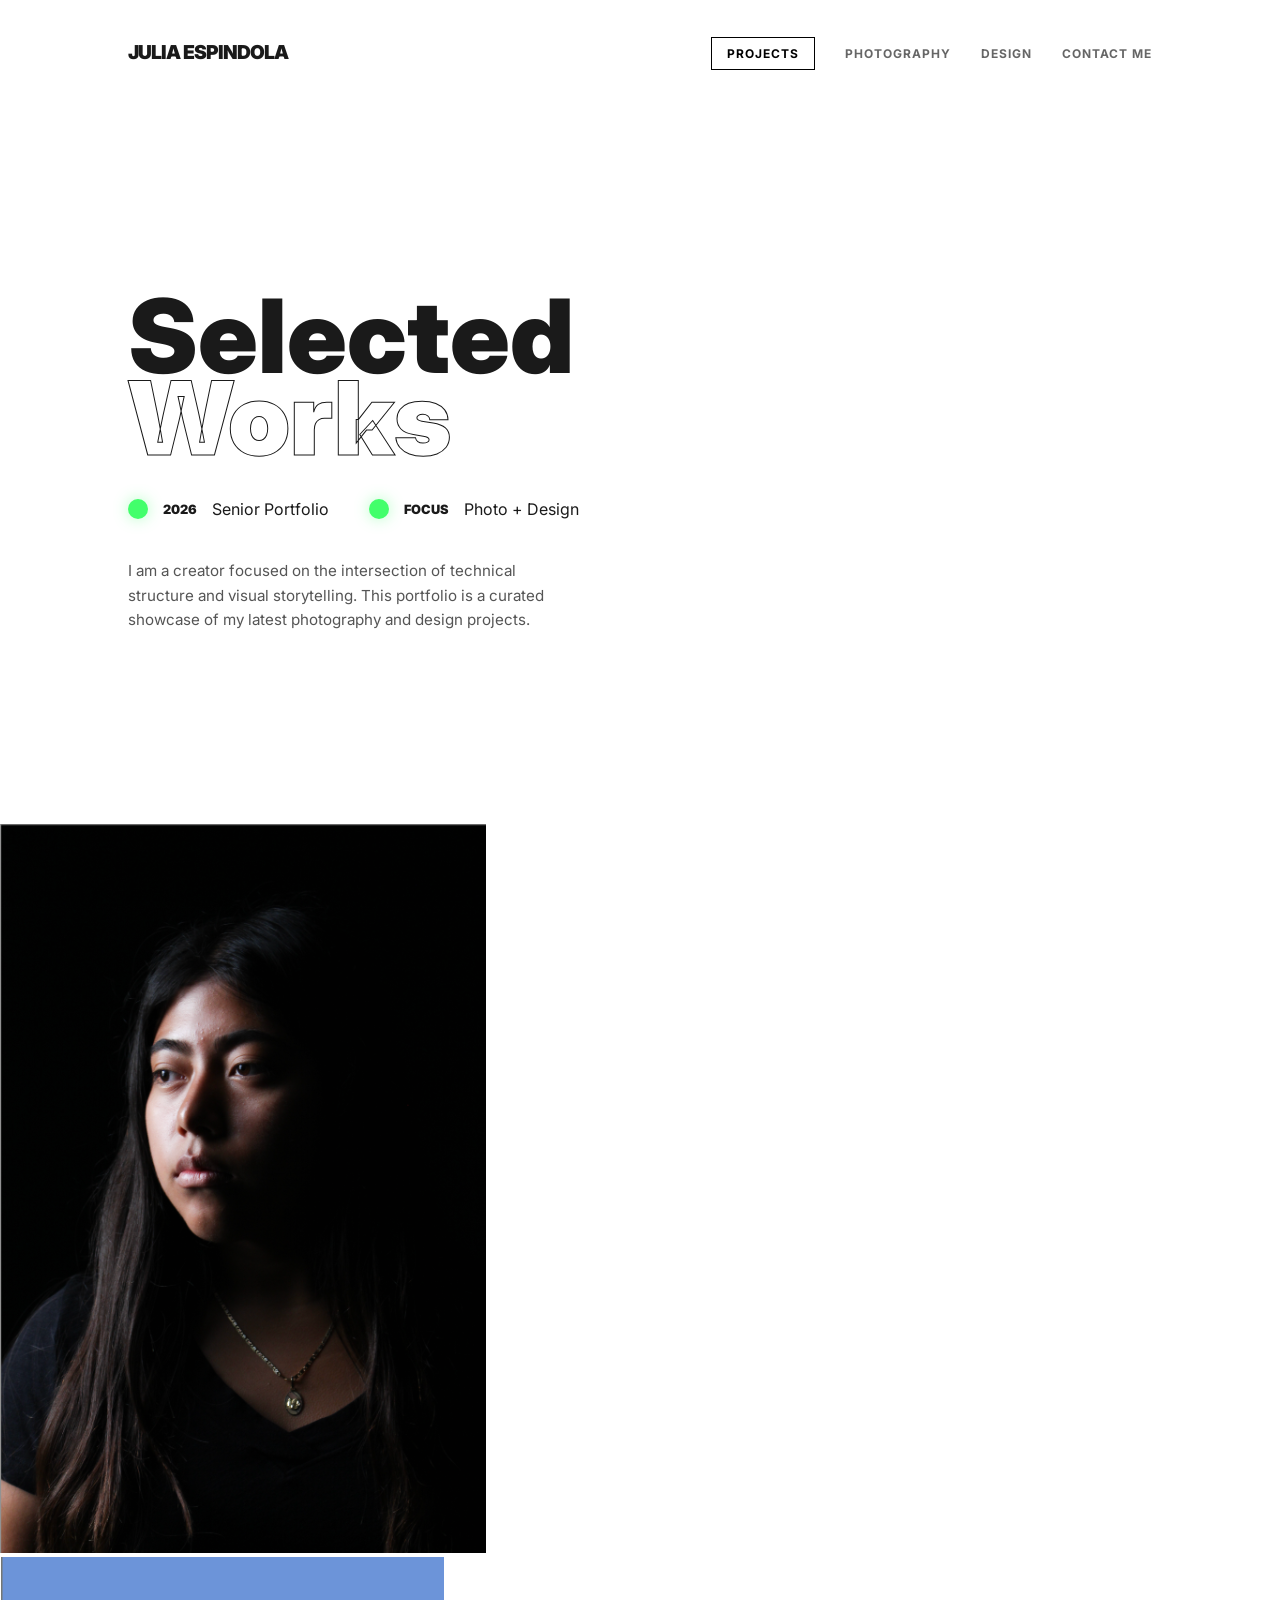
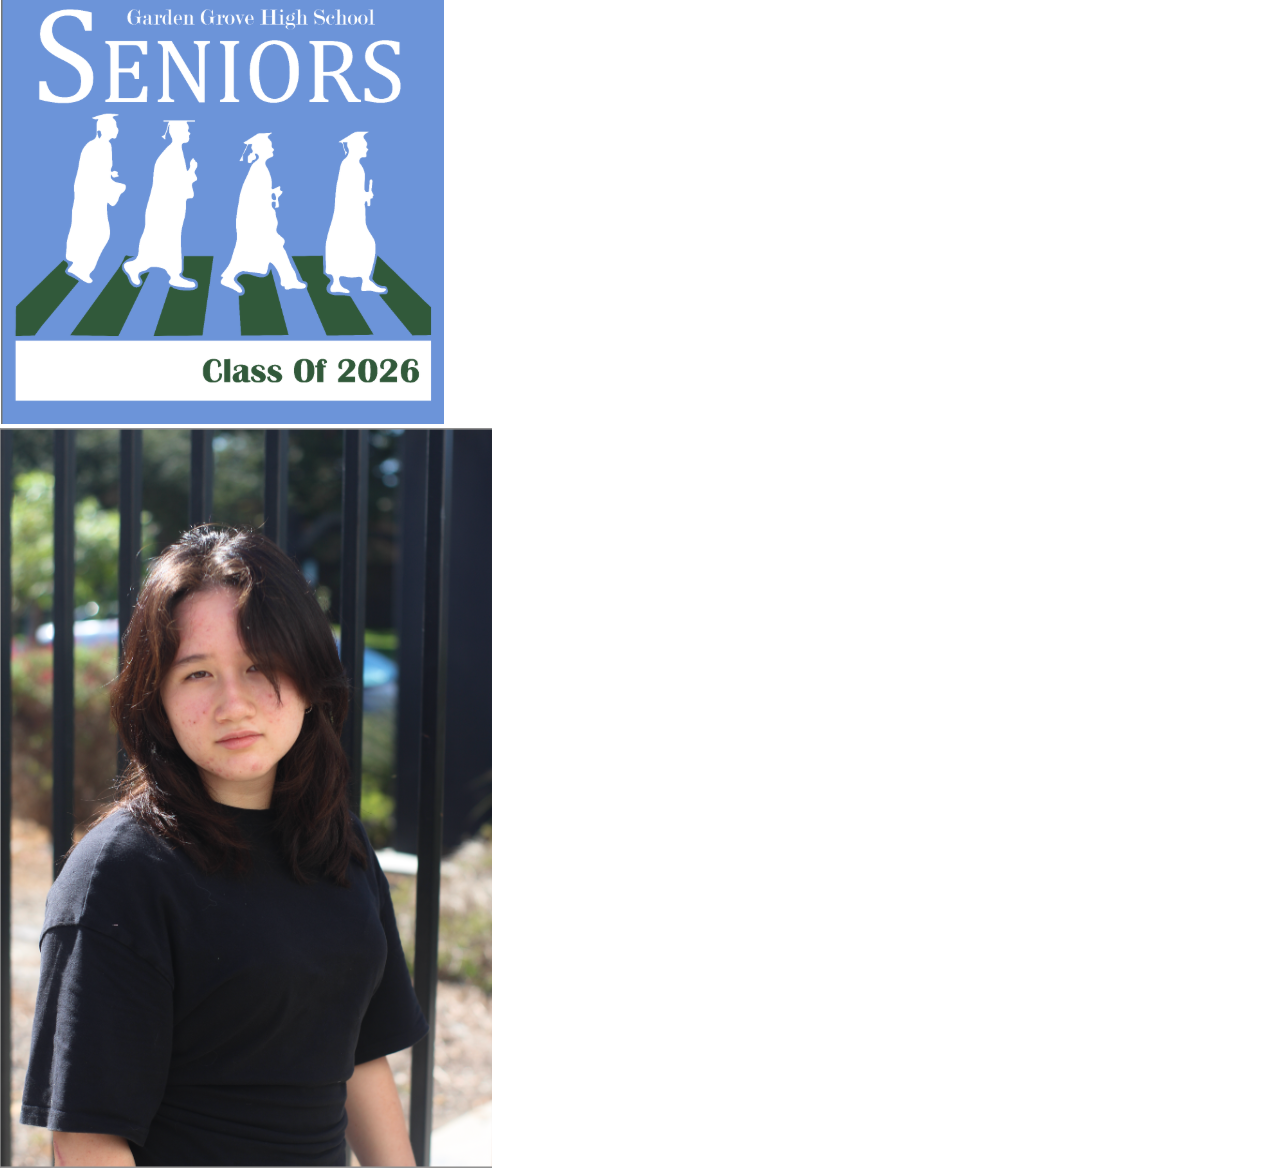
==== index.html @ 60b84101 "Update index.html" ====
<!DOCTYPE html>
<html lang="en">
<head>
    <meta charset="UTF-8">
    <meta name="viewport" content="width=device-width, initial-scale=1.0">
    <title>Projects | 2026 Portfolio</title>
    <link href="https://fonts.googleapis.com/css2?family=Inter:wght@300;700;900&display=swap" rel="stylesheet">
    <link rel="stylesheet" href="style.css">
</head>
<body>

    <nav class="navbar">
        <div class="nav-brand">JULIA ESPINDOLA</div>
        <ul class="nav-menu">
            <li><a href="index.html" class="active">PROJECTS</a></li>
            <li><a href="photography.html">PHOTOGRAPHY</a></li>
            <li><a href="design.html">DESIGN</a></li>
            <li><a href="contact.html">CONTACT ME</a></li>
        </ul>
    </nav>

    <main class="hero-section">
        <div class="text-content">
            <h1 class="main-title">Selected<br><span class="outline-text">Works</span></h1>
            
            <div class="category-tags">
                <div class="tag">
                    <span class="neon-dot"></span>
                    <span class="tag-text">2026</span>
                    <p>Senior Portfolio</p>
                </div>
                <div class="tag">
                    <span class="neon-dot"></span>
                    <span class="tag-text">FOCUS</span>
                    <p>Photo + Design</p>
                </div>
            </div>

            <p class="bio-text">
                I am a creator focused on the intersection of technical structure and 
                visual storytelling. This portfolio is a curated showcase of my 
                latest photography and design projects.
            </p>
        </div>
    </main>

    <section class="top-picks-section">
        <div class="picks-grid">
            <div class="pick-item"><img src="../ali1.png" alt="Portrait Study"></div>
            <div class="pick-item"><img src="../logo4.png" alt="Branding Work"></div>
            <div class="pick-item"><img src="../taylor1.png" alt="Photography"></div>
        </div>
    </section>

    <script src="script.js"></script>
</body>
</html>
---- style.css ----
/* --- GLOBAL RESET --- */
* {
    margin: 0;
    padding: 0;
    box-sizing: border-box;
}

body {
    font-family: 'Inter', sans-serif;
    background-color: #fff;
    color: #1a1a1a;
    overflow-x: hidden;
}

/* --- NAVBAR --- */
.navbar {
    display: flex;
    justify-content: space-between;
    align-items: center;
    padding: 40px 10%;
}

.nav-brand {
    font-weight: 900;
    font-size: 1.2rem;
    letter-spacing: -1px;
}

.nav-menu {
    display: flex;
    list-style: none;
    gap: 30px;
}

.nav-menu a {
    text-decoration: none;
    color: #666;
    font-size: 0.75rem;
    font-weight: 700;
    letter-spacing: 1px;
    transition: 0.3s ease;
}

.nav-menu a:hover {
    color: #42ff6b; 
    text-shadow: 0 0 10px rgba(66, 255, 107, 0.5);
}

.nav-menu a.active {
    color: #000;
    border: 1px solid #000;
    padding: 8px 15px;
}

/* --- HERO SECTION --- */
.hero-section {
    display: flex;
    padding: 0 10%;
    align-items: center;
    min-height: 80vh;
    gap: 50px;
}

.text-content {
    flex: 1.5;
}

.main-title {
    font-size: clamp(3.5rem, 8vw, 8rem);
    line-height: 0.8;
    font-weight: 900;
    color: #1a1a1a; /* Adjusted for visibility against white bg */
    margin-bottom: 40px;
}

.outline-text {
    color: transparent;
    -webkit-text-stroke: 1px #1a1a1a;
}

.category-tags {
    display: flex;
    flex-wrap: wrap;
    gap: 40px;
    margin-bottom: 40px;
}

.tag {
    display: flex;
    align-items: center;
    gap: 15px;
}

.neon-dot {
    width: 20px;
    height: 20px;
    background-color: #42ff6b;
    border-radius: 50%;
    box-shadow: 0 0 15px rgba(66, 255, 107, 0.4);
}

.tag-text {
    font-weight: 900;
    font-size: 0.8rem;
}

.bio-text {
    max-width: 450px;
    font-size: 0.95rem;
    line-height: 1.6;
    color: #555;
}

.hero-image {
    max-width: 100%;
    height: auto;
}

/* --- GALLERY GRID --- */
.gallery-grid {
    display: grid;
    grid-template-columns: repeat(auto-fit, minmax(280px, 1fr));
    gap: 15px;
    padding: 60px 10%;
}

.photo-item {
    aspect-ratio: 1 / 1; 
    overflow: hidden;
    filter: grayscale(100%);
    transition: 0.5s ease;
    cursor: pointer;
}

.photo-item:hover {
    filter: grayscale(0%);
    transform: translateY(-5px);
}

.photo-item img {
    width: 100%;
    height: 100%;
    object-fit: contain;
    background-color: #f9f9f9;
}

/* --- LIGHTBOX --- */
.lightbox {
    display: none;
    position: fixed;
    z-index: 1000;
    top: 0; left: 0; width: 100%; height: 100%;
    background: rgba(0,0,0,0.9);
    justify-content: center;
    align-items: center;
}

.lightbox-content {
    max-width: 80%;
    max-height: 80%;
    border: 2px solid #42ff6b;
}

.close-btn {
    position: absolute;
    top: 20px;
    right: 40px;
    color: white;
    font-size: 50px;
    cursor: pointer;
}

/* --- BEST WORKS (INDEX PAGE) --- */
.highlight-section {
    padding: 80px 10%;
    background-color: #f9f9f9; /* Contrast background */
}

.highlight-grid {
    display: flex;
    justify-content: center;
    gap: 20px;
    flex-wrap: wrap;
    margin-top: 40px;
}

.work-box {
    flex: 1;
    min-width: 250px;
    max-width: 300px;
    height: 400px;
    overflow: hidden;
    border: 1px solid #ddd;
}

.work-box img {
    width: 100%;
    height: 100%;
    object-fit: cover;
    transition: transform 0.4s ease;
}

.work-box img:hover {
    transform: scale(1.05);
}

/* --- CONTACT IMAGE FIX --- */
/* This specifically forces your profile photo to stay small */
.profile-img {
    width: 250px !important;
    max-width: 250px !important;
    height: auto !important;
    display: block;
    margin: 20px 0; /* Keeps it on the side */
/* This section keeps everything in a neat, small row */
/* --- BOTTOM IMAGES SECTION --- */
.top-picks-section {
    padding: 20px 10% 100px; /* Reduced top padding since title is gone */
    background-color: #fff;
}

.picks-grid {
    display: flex;
    gap: 25px;
    flex-wrap: wrap;
}

.pick-item {
    width: 180px; 
    height: 240px;
    overflow: hidden;
    border: 1px solid #eee;
    background-color: #f9f9f9; /* This fills the "empty" space since we aren't cropping */
    display: flex;
    align-items: center;
    justify-content: center;
}

.pick-item img {
    width: 100% !important;
    height: 100% !important;
    /* CHANGED: 'contain' shows the whole photo, 'cover' chops it */
    object-fit: contain; 
    transition: 0.3s ease;
}

.pick-item img:hover {
    transform: scale(1.05); /* Keeps your zoom effect */
}

/* Hero Image Fix */
.hero-image {
    max-width: 400px; 
    height: auto;
    display: block;
}
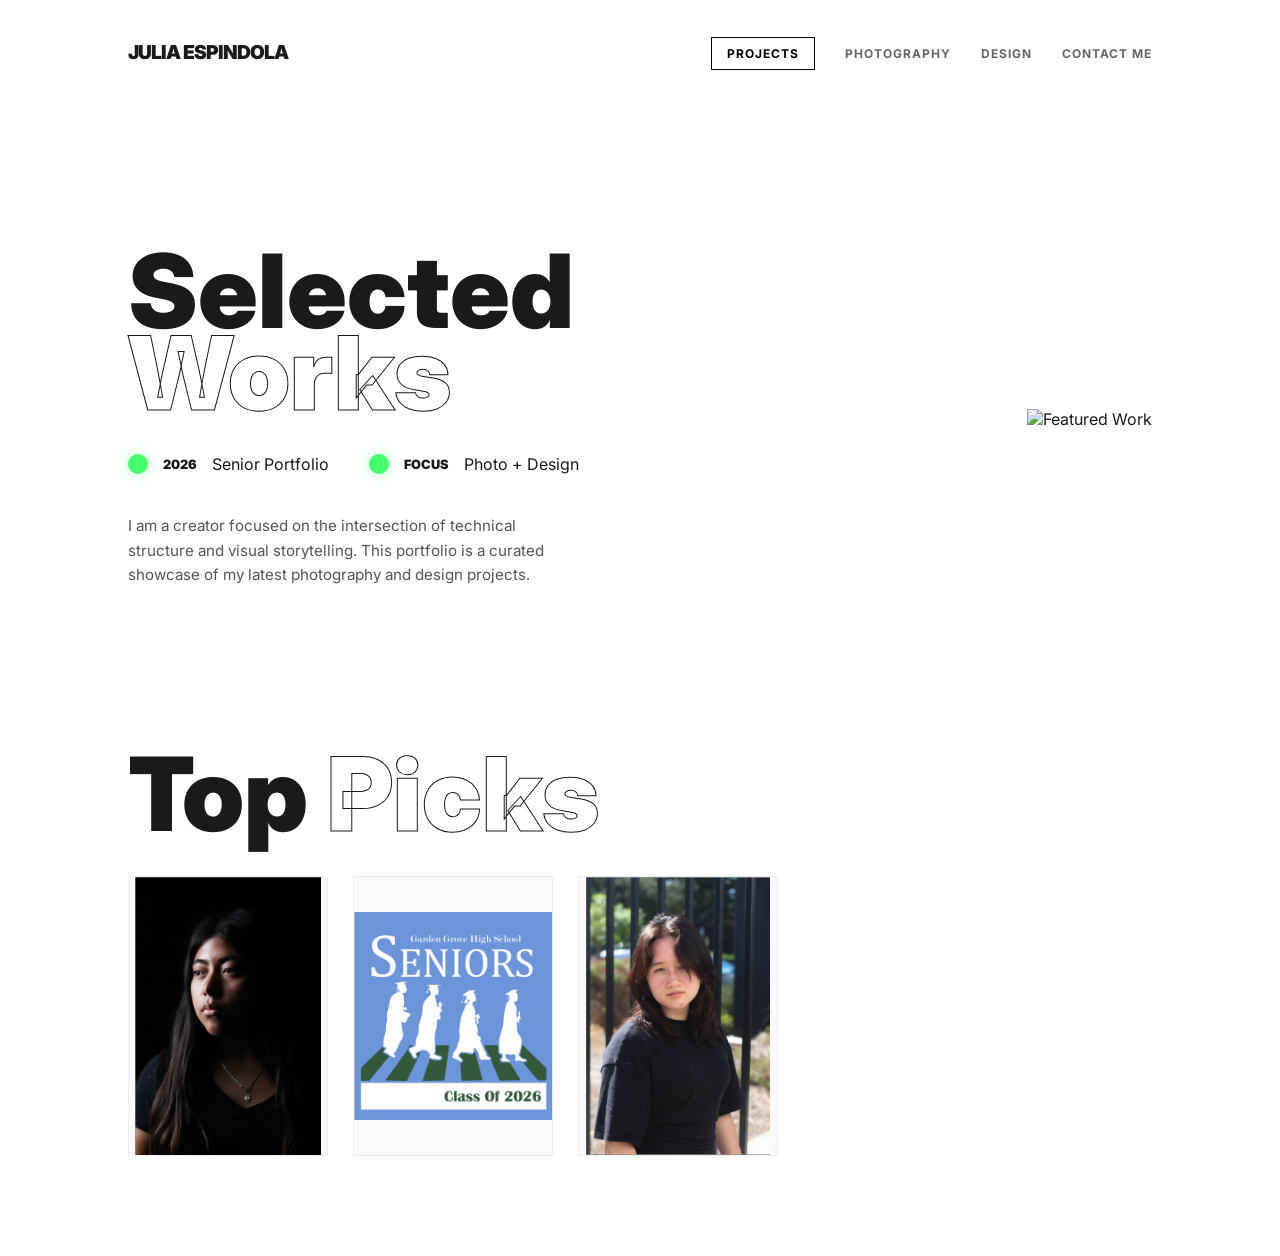
==== commit 99ae8685: "Update index.html" ====
--- a/index.html
+++ b/index.html
@@ -42,13 +42,18 @@
                 latest photography and design projects.
             </p>
         </div>
+
+        <div class="image-content">
+            <img src="hero-main.png" alt="Featured Work" class="hero-image">
+        </div>
     </main>
 
     <section class="top-picks-section">
+        <h2 class="main-title">Top <span class="outline-text">Picks</span></h2>
         <div class="picks-grid">
-            <div class="pick-item"><img src="../ali1.png" alt="Portrait Study"></div>
-            <div class="pick-item"><img src="../logo4.png" alt="Branding Work"></div>
-            <div class="pick-item"><img src="../taylor1.png" alt="Photography"></div>
+            <div class="pick-item"><img src="ali1.png" alt="Portrait Study"></div>
+            <div class="pick-item"><img src="logo4.png" alt="Branding Work"></div>
+            <div class="pick-item"><img src="taylor1.png" alt="Photography"></div>
         </div>
     </section>
 
--- a/style.css
+++ b/style.css
@@ -1,4 +1,3 @@
-/* --- GLOBAL RESET --- */
 * {
     margin: 0;
     padding: 0;
@@ -12,7 +11,7 @@
     overflow-x: hidden;
 }
 
-/* --- NAVBAR --- */
+/* Navbar */
 .navbar {
     display: flex;
     justify-content: space-between;
@@ -52,12 +51,12 @@
     padding: 8px 15px;
 }
 
-/* --- HERO SECTION --- */
+/* Hero Section */
 .hero-section {
     display: flex;
     padding: 0 10%;
     align-items: center;
-    min-height: 80vh;
+    min-height: 70vh;
     gap: 50px;
 }
 
@@ -69,7 +68,7 @@
     font-size: clamp(3.5rem, 8vw, 8rem);
     line-height: 0.8;
     font-weight: 900;
-    color: #1a1a1a; /* Adjusted for visibility against white bg */
+    color: #1a1a1a;
     margin-bottom: 40px;
 }
 
@@ -111,111 +110,9 @@
     color: #555;
 }
 
-.hero-image {
-    max-width: 100%;
-    height: auto;
-}
-
-/* --- GALLERY GRID --- */
-.gallery-grid {
-    display: grid;
-    grid-template-columns: repeat(auto-fit, minmax(280px, 1fr));
-    gap: 15px;
-    padding: 60px 10%;
-}
-
-.photo-item {
-    aspect-ratio: 1 / 1; 
-    overflow: hidden;
-    filter: grayscale(100%);
-    transition: 0.5s ease;
-    cursor: pointer;
-}
-
-.photo-item:hover {
-    filter: grayscale(0%);
-    transform: translateY(-5px);
-}
-
-.photo-item img {
-    width: 100%;
-    height: 100%;
-    object-fit: contain;
-    background-color: #f9f9f9;
-}
-
-/* --- LIGHTBOX --- */
-.lightbox {
-    display: none;
-    position: fixed;
-    z-index: 1000;
-    top: 0; left: 0; width: 100%; height: 100%;
-    background: rgba(0,0,0,0.9);
-    justify-content: center;
-    align-items: center;
-}
-
-.lightbox-content {
-    max-width: 80%;
-    max-height: 80%;
-    border: 2px solid #42ff6b;
-}
-
-.close-btn {
-    position: absolute;
-    top: 20px;
-    right: 40px;
-    color: white;
-    font-size: 50px;
-    cursor: pointer;
-}
-
-/* --- BEST WORKS (INDEX PAGE) --- */
-.highlight-section {
-    padding: 80px 10%;
-    background-color: #f9f9f9; /* Contrast background */
-}
-
-.highlight-grid {
-    display: flex;
-    justify-content: center;
-    gap: 20px;
-    flex-wrap: wrap;
-    margin-top: 40px;
-}
-
-.work-box {
-    flex: 1;
-    min-width: 250px;
-    max-width: 300px;
-    height: 400px;
-    overflow: hidden;
-    border: 1px solid #ddd;
-}
-
-.work-box img {
-    width: 100%;
-    height: 100%;
-    object-fit: cover;
-    transition: transform 0.4s ease;
-}
-
-.work-box img:hover {
-    transform: scale(1.05);
-}
-
-/* --- CONTACT IMAGE FIX --- */
-/* This specifically forces your profile photo to stay small */
-.profile-img {
-    width: 250px !important;
-    max-width: 250px !important;
-    height: auto !important;
-    display: block;
-    margin: 20px 0; /* Keeps it on the side */
-/* This section keeps everything in a neat, small row */
 /* --- BOTTOM IMAGES SECTION --- */
 .top-picks-section {
-    padding: 20px 10% 100px; /* Reduced top padding since title is gone */
+    padding: 20px 10% 100px;
     background-color: #fff;
 }
 
@@ -226,31 +123,32 @@
 }
 
 .pick-item {
-    width: 180px; 
-    height: 240px;
+    width: 200px; 
+    height: 280px;
     overflow: hidden;
-    border: 1px solid #eee;
-    background-color: #f9f9f9; /* This fills the "empty" space since we aren't cropping */
+    background-color: #f9f9f9;
     display: flex;
     align-items: center;
     justify-content: center;
+    border: 1px solid #eee;
 }
 
 .pick-item img {
     width: 100% !important;
     height: 100% !important;
-    /* CHANGED: 'contain' shows the whole photo, 'cover' chops it */
+    /* This ensures images are NOT chopped */
     object-fit: contain; 
-    transition: 0.3s ease;
+    transition: transform 0.5s ease;
 }
 
-.pick-item img:hover {
-    transform: scale(1.05); /* Keeps your zoom effect */
+.pick-item:hover img {
+    transform: scale(1.1);
 }
 
-/* Hero Image Fix */
-.hero-image {
-    max-width: 400px; 
-    height: auto;
+/* --- CONTACT IMAGE FIX --- */
+.profile-img {
+    width: 250px !important;
+    max-width: 250px !important;
+    height: auto !important;
     display: block;
 }
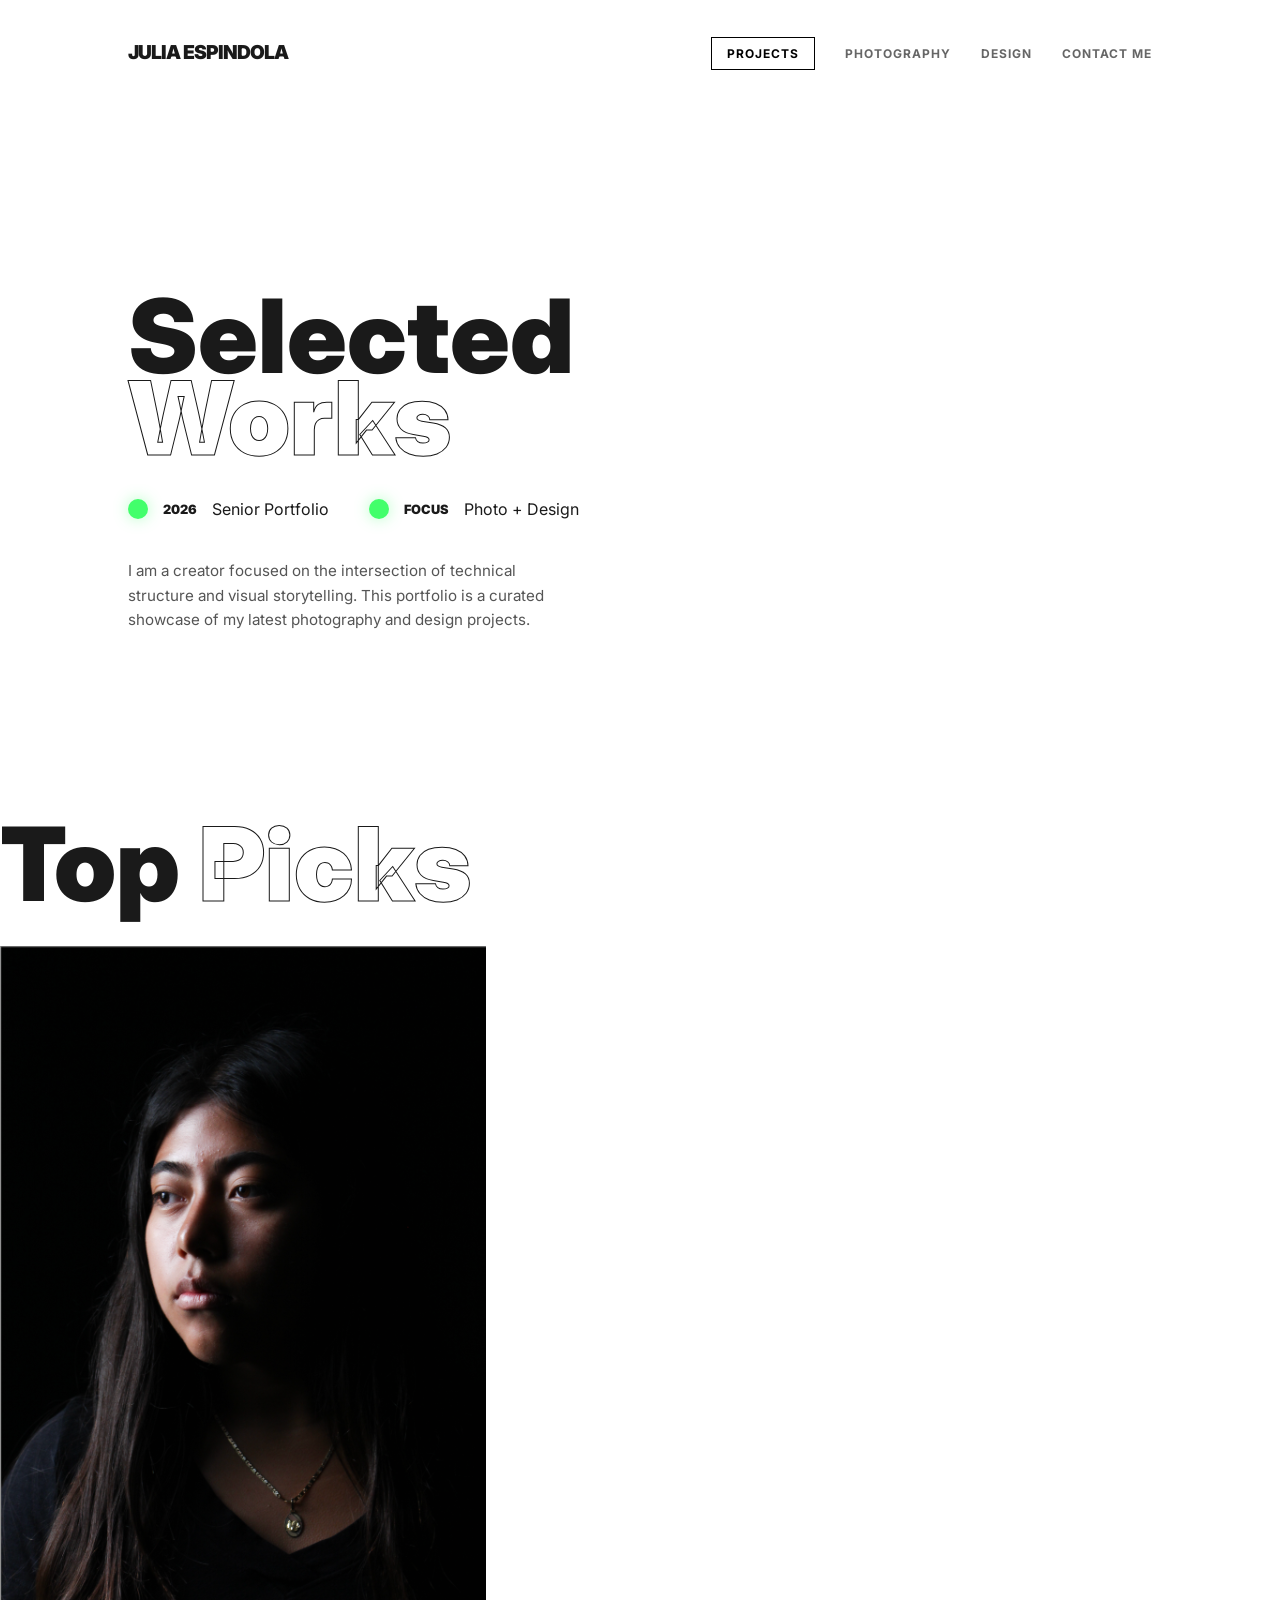
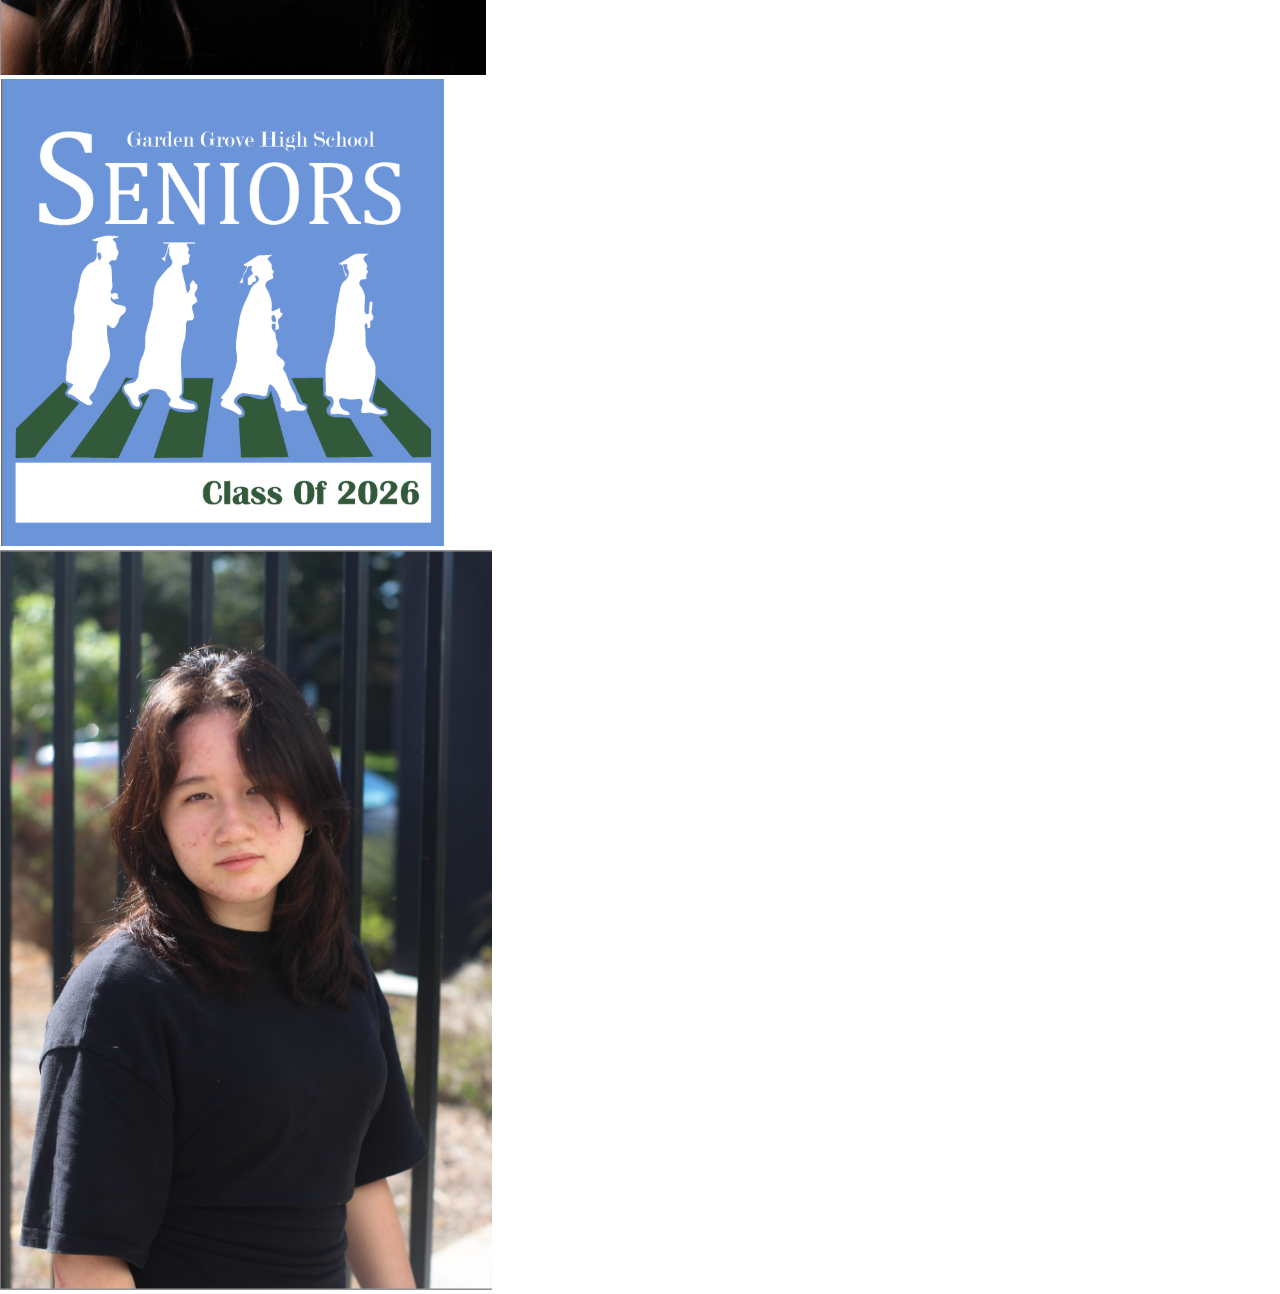
==== commit 19e8f239: "Update index.html" ====
--- a/index.html
+++ b/index.html
@@ -42,18 +42,14 @@
                 latest photography and design projects.
             </p>
         </div>
-
-        <div class="image-content">
-            <img src="hero-main.png" alt="Featured Work" class="hero-image">
-        </div>
-    </main>
+        </main>
 
     <section class="top-picks-section">
         <h2 class="main-title">Top <span class="outline-text">Picks</span></h2>
         <div class="picks-grid">
-            <div class="pick-item"><img src="ali1.png" alt="Portrait Study"></div>
-            <div class="pick-item"><img src="logo4.png" alt="Branding Work"></div>
-            <div class="pick-item"><img src="taylor1.png" alt="Photography"></div>
+            <div class="pick-item"><img src="ali1.png" alt="Ali Study"></div>
+            <div class="pick-item"><img src="logo4.png" alt="GGHS Seniors Design"></div>
+            <div class="pick-item"><img src="taylor1.png" alt="Portrait Study"></div>
         </div>
     </section>
 
--- a/style.css
+++ b/style.css
@@ -1,3 +1,4 @@
+/* --- GLOBAL RESET --- */
 * {
     margin: 0;
     padding: 0;
@@ -11,7 +12,7 @@
     overflow-x: hidden;
 }
 
-/* Navbar */
+/* --- NAVBAR --- */
 .navbar {
     display: flex;
     justify-content: space-between;
@@ -51,12 +52,12 @@
     padding: 8px 15px;
 }
 
-/* Hero Section */
+/* --- HERO SECTION --- */
 .hero-section {
     display: flex;
     padding: 0 10%;
     align-items: center;
-    min-height: 70vh;
+    min-height: 80vh;
     gap: 50px;
 }
 
@@ -68,7 +69,7 @@
     font-size: clamp(3.5rem, 8vw, 8rem);
     line-height: 0.8;
     font-weight: 900;
-    color: #1a1a1a;
+    color: #1a1a1a; /* Adjusted for visibility against white bg */
     margin-bottom: 40px;
 }
 
@@ -110,45 +111,144 @@
     color: #555;
 }
 
-/* --- BOTTOM IMAGES SECTION --- */
-.top-picks-section {
-    padding: 20px 10% 100px;
-    background-color: #fff;
-}
-
-.picks-grid {
-    display: flex;
-    gap: 25px;
+.hero-image {
+    max-width: 100%;
+    height: auto;
+}
+
+/* --- GALLERY GRID --- */
+.gallery-grid {
+    display: grid;
+    grid-template-columns: repeat(auto-fit, minmax(280px, 1fr));
+    gap: 15px;
+    padding: 60px 10%;
+}
+
+.photo-item {
+    aspect-ratio: 1 / 1; 
+    overflow: hidden;
+    filter: grayscale(100%);
+    transition: 0.5s ease;
+    cursor: pointer;
+}
+
+.photo-item:hover {
+    filter: grayscale(0%);
+    transform: translateY(-5px);
+}
+
+.photo-item img {
+    width: 100%;
+    height: 100%;
+    object-fit: contain;
+    background-color: #f9f9f9;
+}
+
+/* --- LIGHTBOX --- */
+.lightbox {
+    display: none;
+    position: fixed;
+    z-index: 1000;
+    top: 0; left: 0; width: 100%; height: 100%;
+    background: rgba(0,0,0,0.9);
+    justify-content: center;
+    align-items: center;
+}
+
+.lightbox-content {
+    max-width: 80%;
+    max-height: 80%;
+    border: 2px solid #42ff6b;
+}
+
+.close-btn {
+    position: absolute;
+    top: 20px;
+    right: 40px;
+    color: white;
+    font-size: 50px;
+    cursor: pointer;
+}
+
+/* --- BEST WORKS (INDEX PAGE) --- */
+.highlight-section {
+    padding: 80px 10%;
+    background-color: #f9f9f9; /* Contrast background */
+}
+
+.highlight-grid {
+    display: flex;
+    justify-content: center;
+    gap: 20px;
     flex-wrap: wrap;
-}
-
-.pick-item {
-    width: 200px; 
-    height: 280px;
+    margin-top: 40px;
+}
+
+.work-box {
+    flex: 1;
+    min-width: 250px;
+    max-width: 300px;
+    height: 400px;
     overflow: hidden;
-    background-color: #f9f9f9;
-    display: flex;
-    align-items: center;
-    justify-content: center;
-    border: 1px solid #eee;
-}
-
-.pick-item img {
-    width: 100% !important;
-    height: 100% !important;
-    /* This ensures images are NOT chopped */
-    object-fit: contain; 
-    transition: transform 0.5s ease;
-}
-
-.pick-item:hover img {
-    transform: scale(1.1);
+    border: 1px solid #ddd;
+}
+
+.work-box img {
+    width: 100%;
+    height: 100%;
+    object-fit: cover;
+    transition: transform 0.4s ease;
+}
+
+.work-box img:hover {
+    transform: scale(1.05);
 }
 
 /* --- CONTACT IMAGE FIX --- */
+/* This specifically forces your profile photo to stay small */
 .profile-img {
     width: 250px !important;
     max-width: 250px !important;
     height: auto !important;
     display: block;
-}
+    margin: 20px 0; /* Keeps it on the side */
+/* This section keeps everything in a neat, small row */
+/* --- BOTTOM IMAGES SECTION --- */
+/* --- TOP PICKS SECTION --- */
+.top-picks-section {
+    padding: 60px 10% 100px;
+    background-color: #fff;
+}
+
+.picks-grid {
+    display: flex;
+    gap: 25px;
+    margin-top: 20px;
+    flex-wrap: wrap;
+}
+
+.pick-item {
+    width: 180px; /* Forces images to stay small */
+    height: 240px;
+    overflow: hidden;
+    border: 1px solid #eee;
+    background-color: #f9f9f9;
+}
+
+.pick-item img {
+    width: 100% !important;
+    height: 100% !important;
+    object-fit: cover; /* Keeps the photo looking clean in the box */
+    transition: 0.3s ease;
+}
+
+.pick-item img:hover {
+    transform: scale(1.05);
+}
+
+/* Hero Image Fix - Keeps it from stretching the main section */
+.hero-image {
+    max-width: 400px; /* Adjust this if you want your main hero photo bigger/smaller */
+    height: auto;
+    display: block;
+}
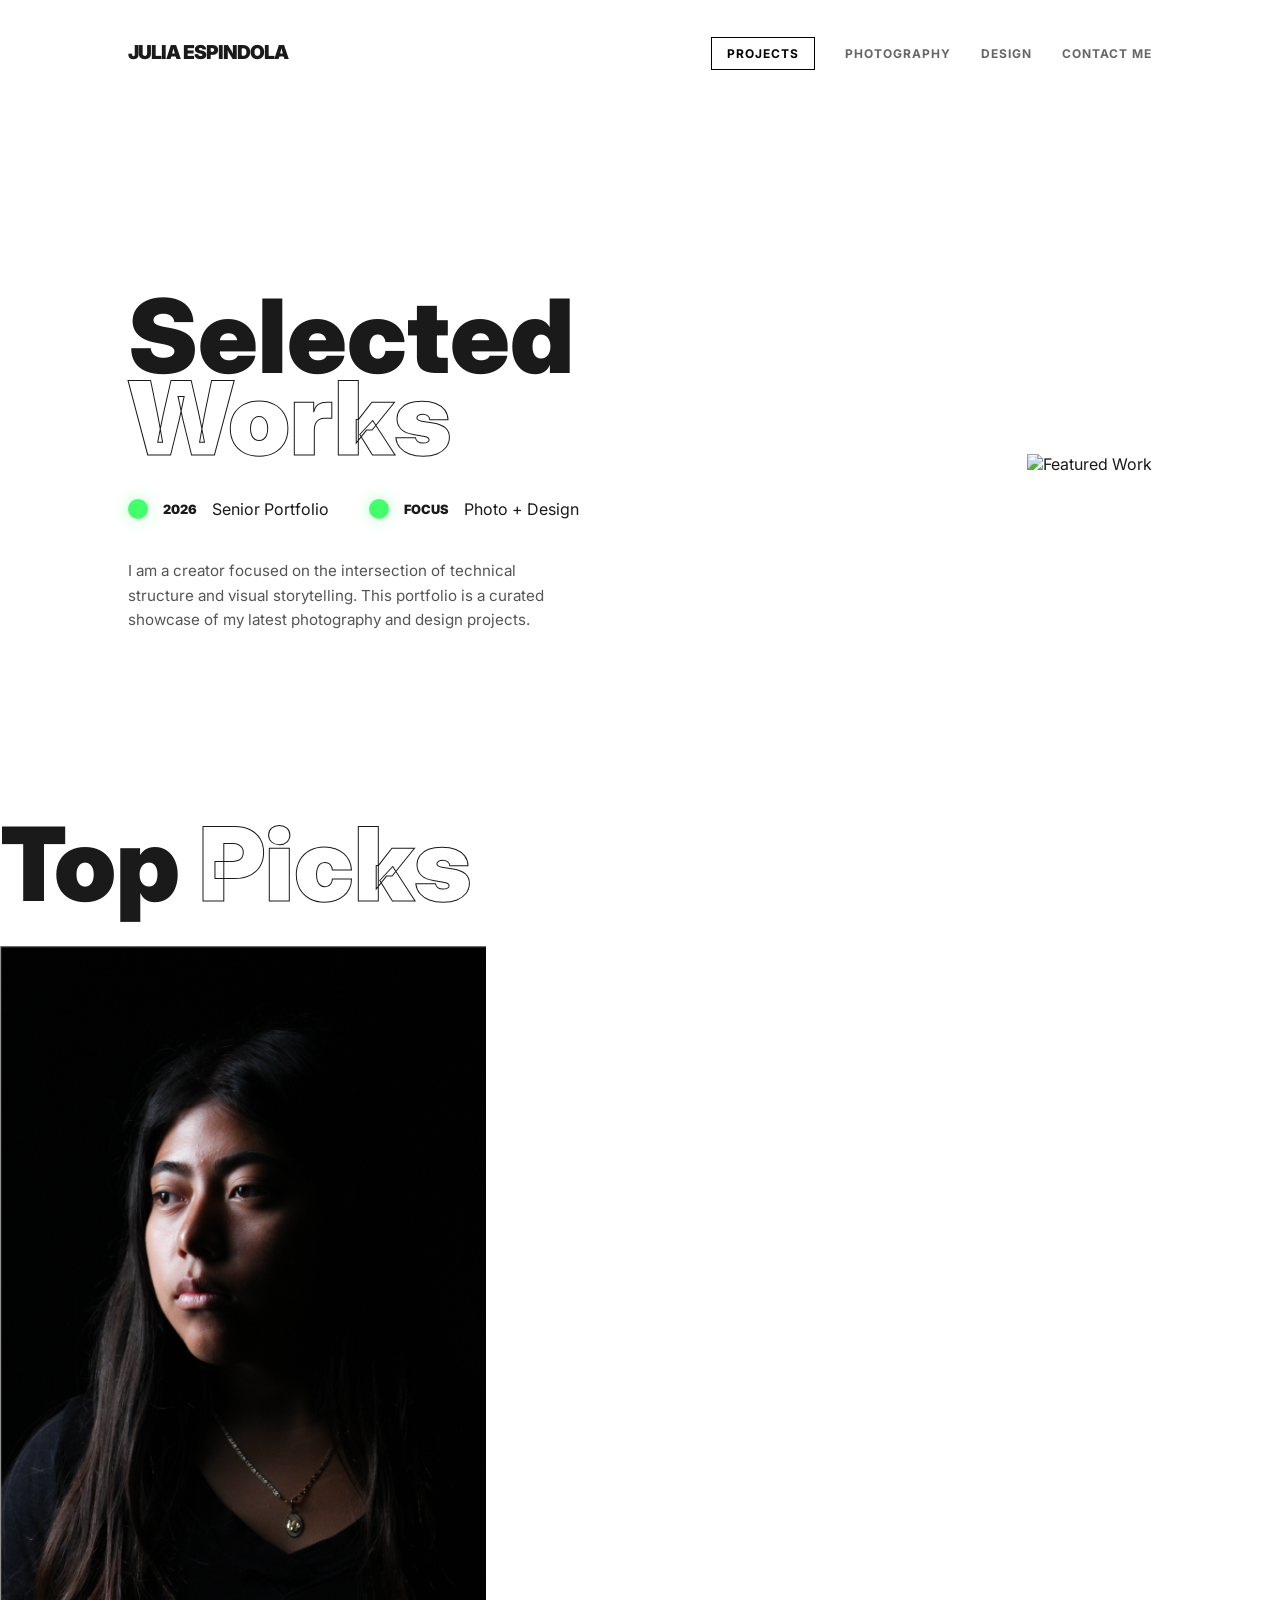
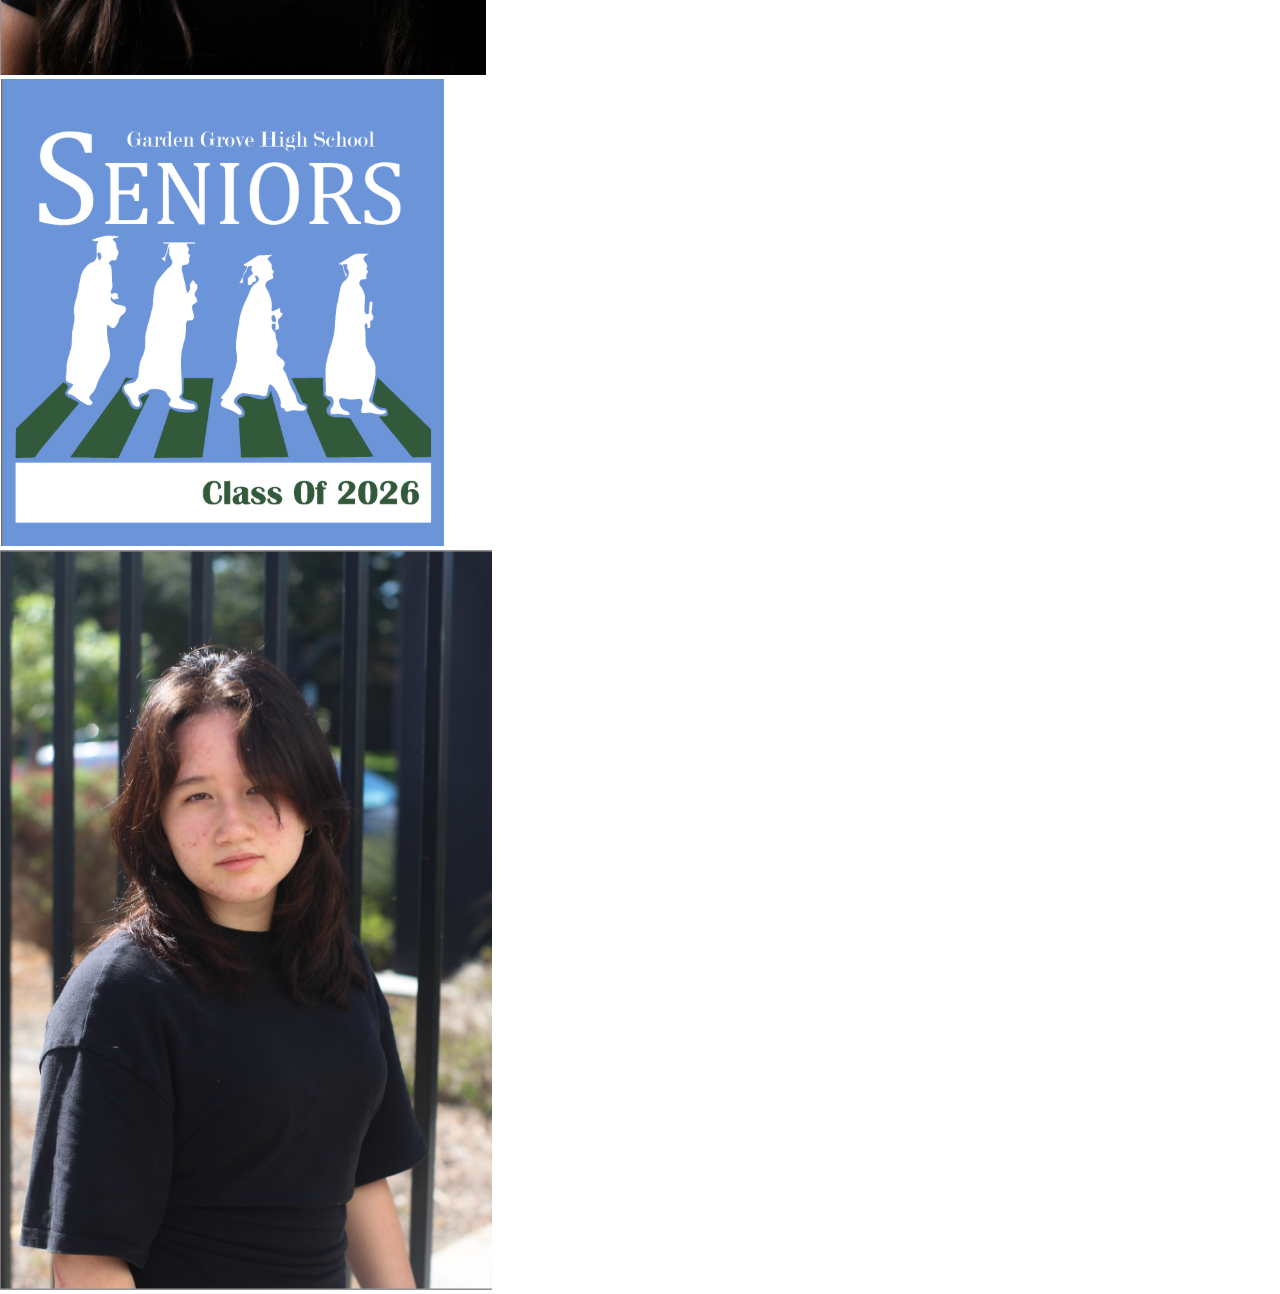
==== commit 6abb163a: "Update index.html" ====
--- a/index.html
+++ b/index.html
@@ -42,14 +42,18 @@
                 latest photography and design projects.
             </p>
         </div>
-        </main>
+
+        <div class="image-content">
+            <img src="hero-main.png" alt="Featured Work" class="hero-image">
+        </div>
+    </main>
 
     <section class="top-picks-section">
         <h2 class="main-title">Top <span class="outline-text">Picks</span></h2>
         <div class="picks-grid">
-            <div class="pick-item"><img src="ali1.png" alt="Ali Study"></div>
-            <div class="pick-item"><img src="logo4.png" alt="GGHS Seniors Design"></div>
-            <div class="pick-item"><img src="taylor1.png" alt="Portrait Study"></div>
+            <div class="pick-item"><img src="ali1.png" alt="Portrait Study"></div>
+            <div class="pick-item"><img src="logo4.png" alt="Branding Work"></div>
+            <div class="pick-item"><img src="taylor1.png" alt="Photography"></div>
         </div>
     </section>
 
--- a/style.css
+++ b/style.css
@@ -215,6 +215,8 @@
 /* This section keeps everything in a neat, small row */
 /* --- BOTTOM IMAGES SECTION --- */
 /* --- TOP PICKS SECTION --- */
+/* --- TOP PICKS SECTION --- */
+/* --- TOP PICKS SECTION --- */
 .top-picks-section {
     padding: 60px 10% 100px;
     background-color: #fff;
@@ -252,3 +254,4 @@
     height: auto;
     display: block;
 }
+}
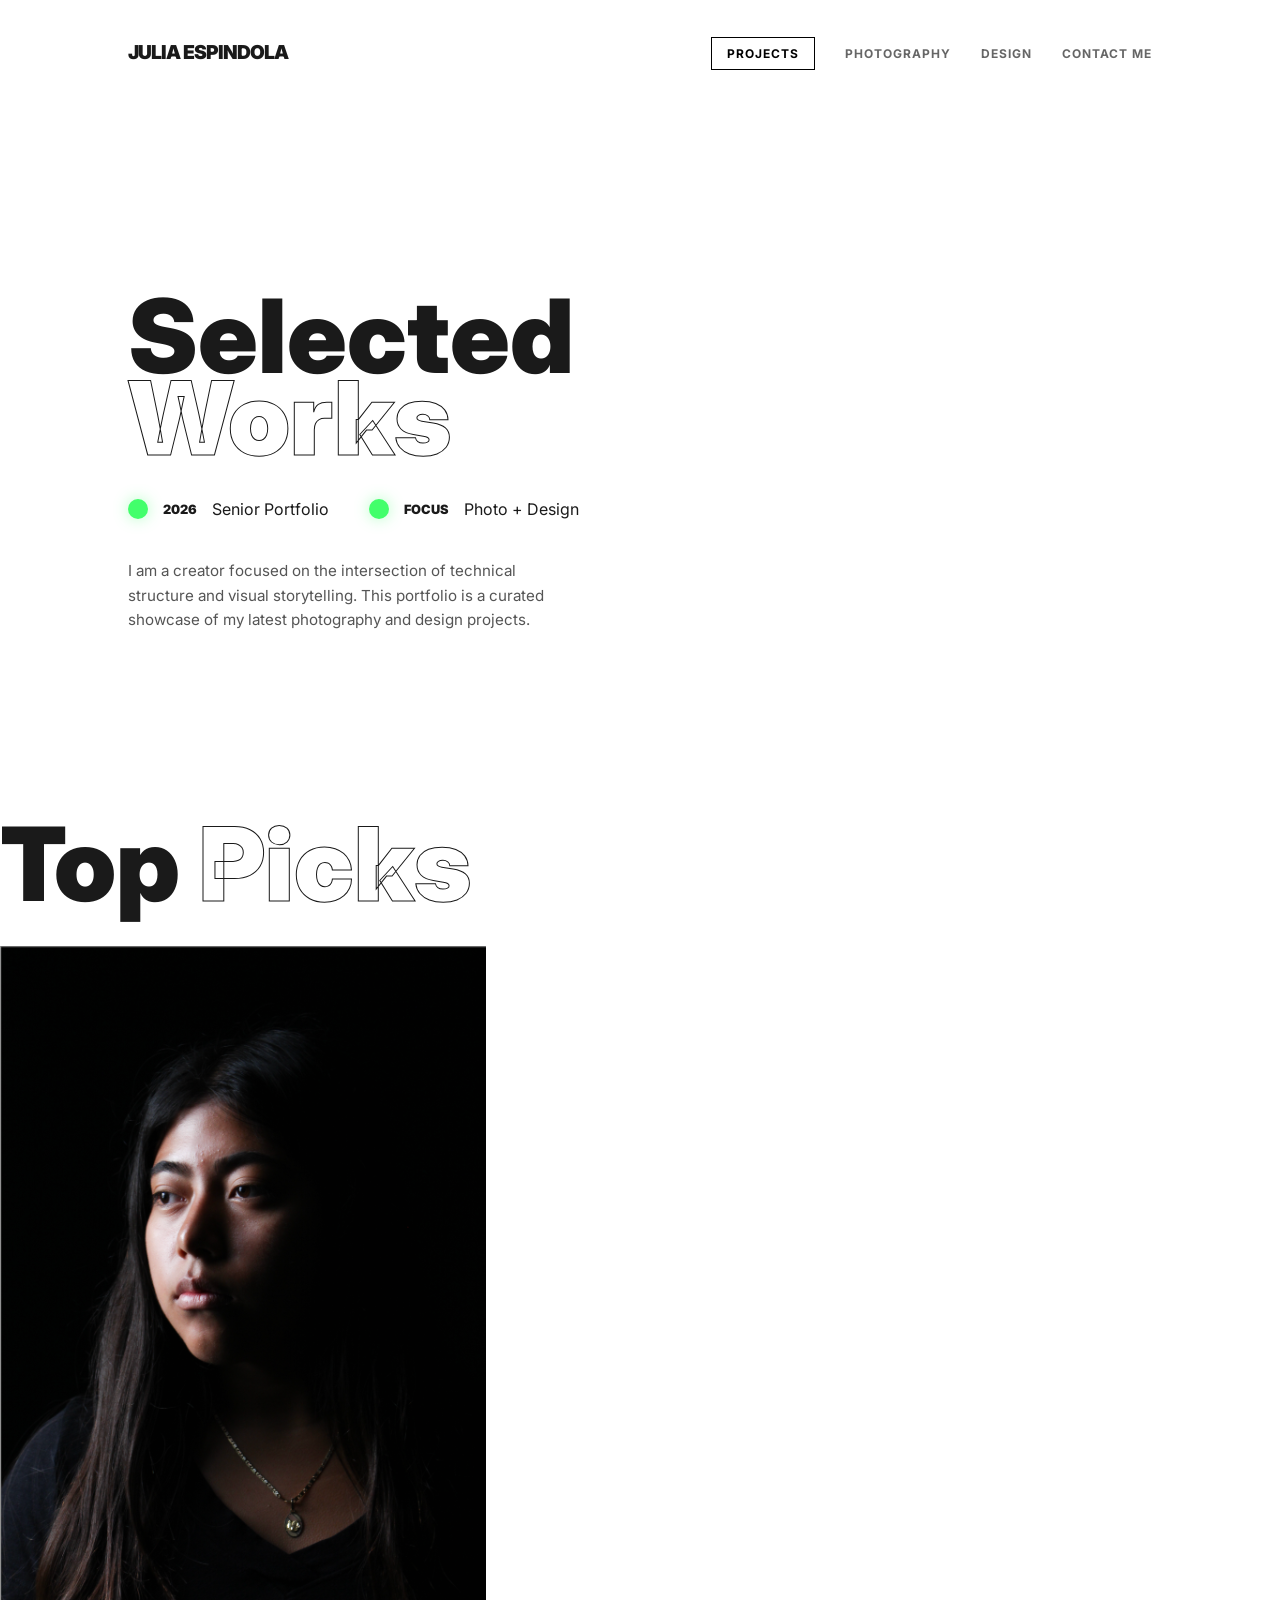
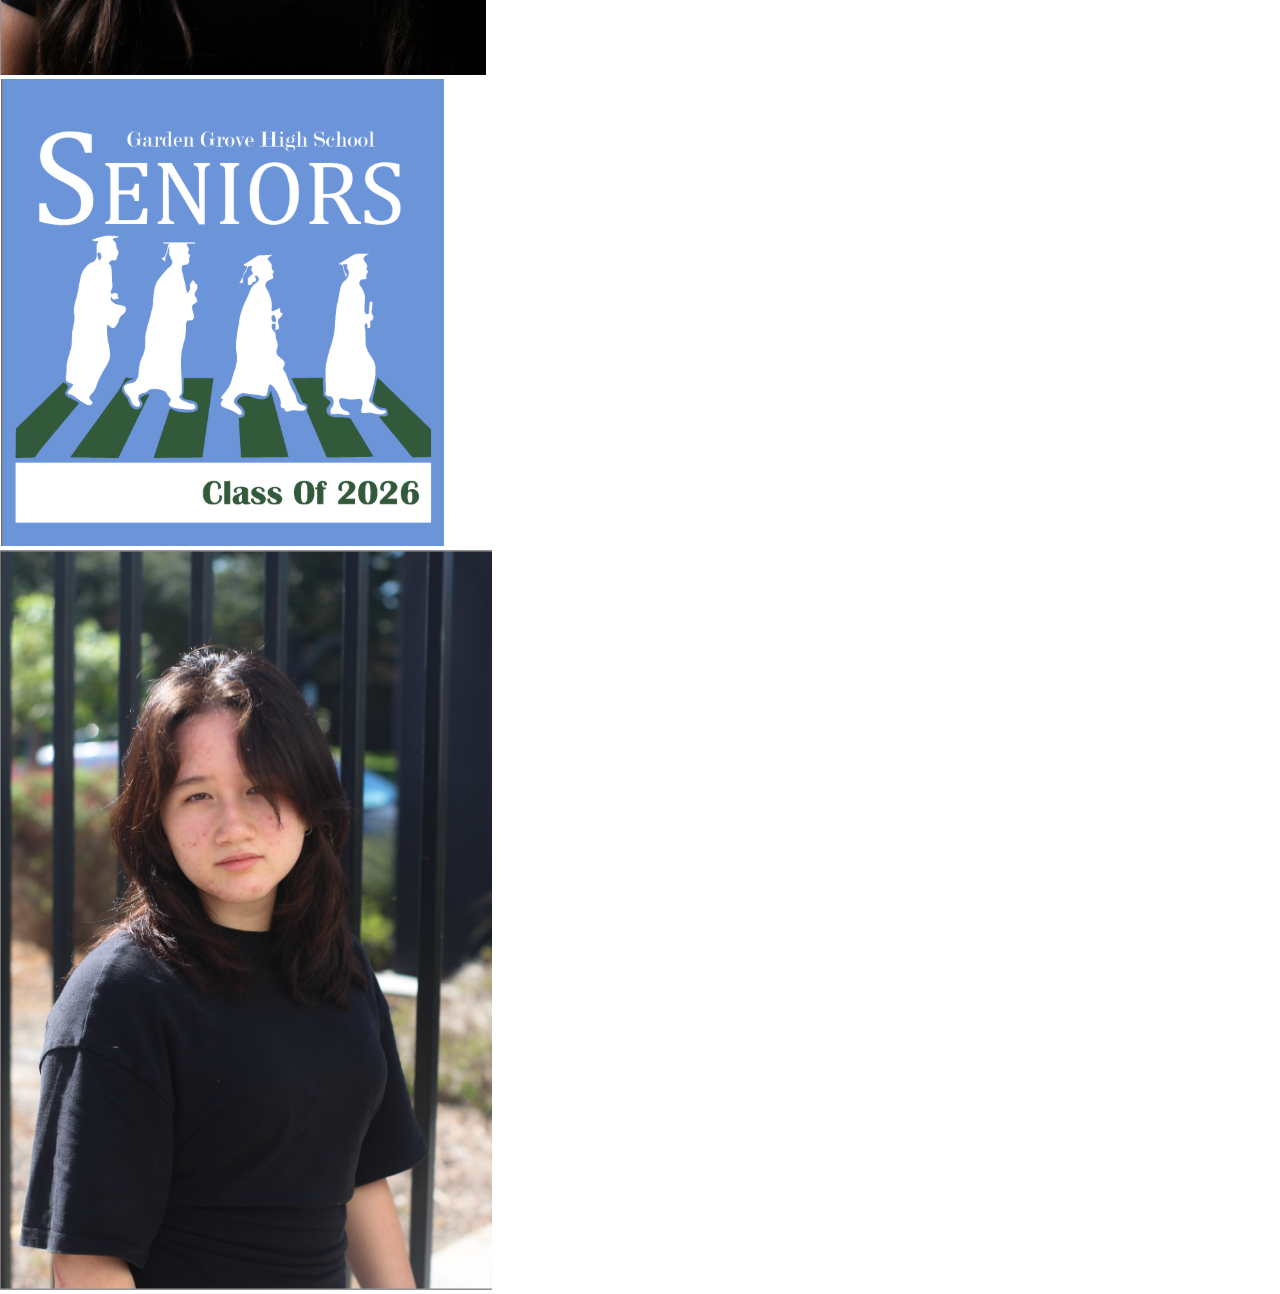
==== commit c5132f1d: "Update index.html" ====
--- a/index.html
+++ b/index.html
@@ -43,9 +43,7 @@
             </p>
         </div>
 
-        <div class="image-content">
-            <img src="hero-main.png" alt="Featured Work" class="hero-image">
-        </div>
+        
     </main>
 
     <section class="top-picks-section">
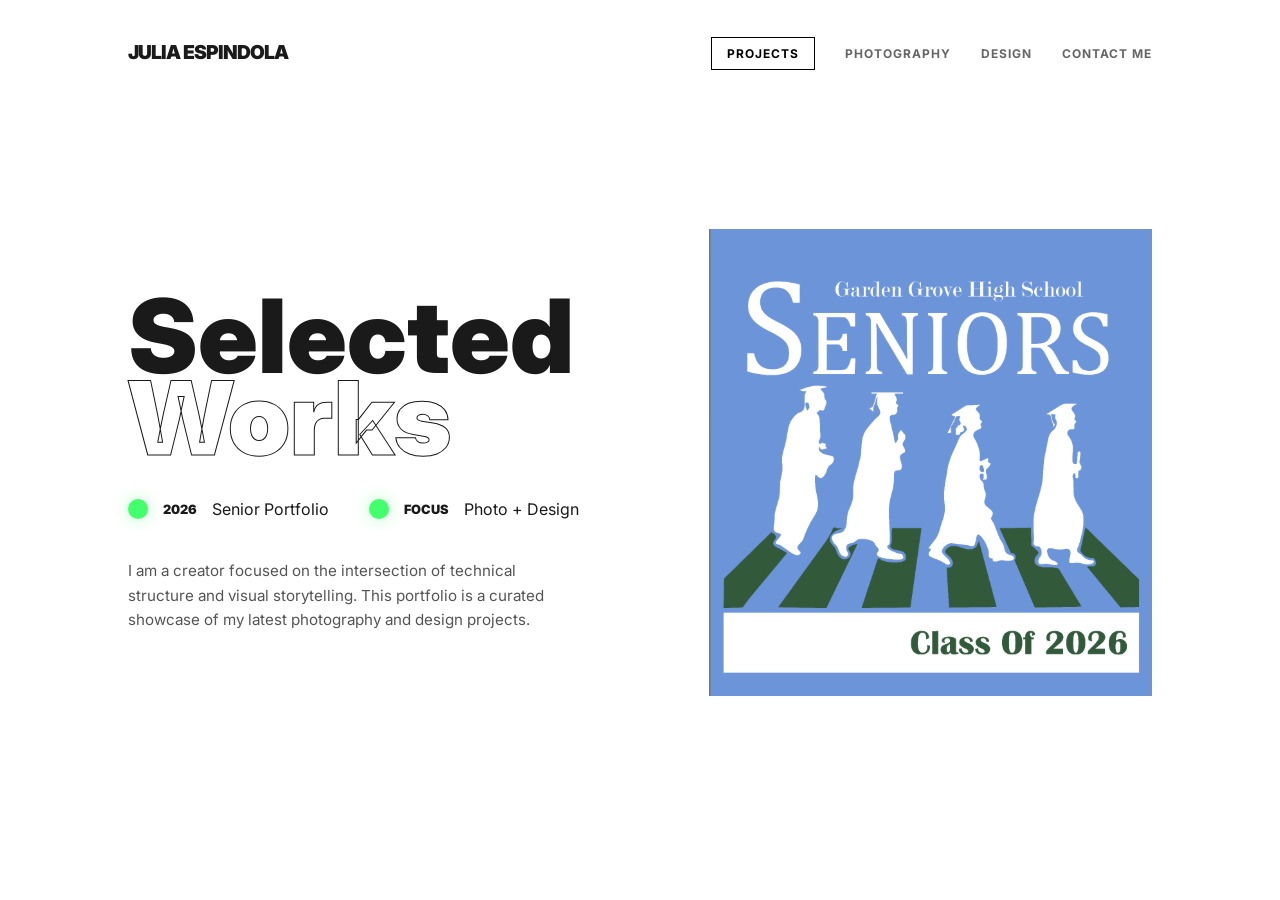
==== commit 2d2984e6: "Update index.html" ====
--- a/index.html
+++ b/index.html
@@ -43,17 +43,10 @@
             </p>
         </div>
 
-        
+        <div class="image-content">
+            <img src="../logo4.png" alt="Featured Design Work" class="hero-image">
+        </div>
     </main>
-
-    <section class="top-picks-section">
-        <h2 class="main-title">Top <span class="outline-text">Picks</span></h2>
-        <div class="picks-grid">
-            <div class="pick-item"><img src="ali1.png" alt="Portrait Study"></div>
-            <div class="pick-item"><img src="logo4.png" alt="Branding Work"></div>
-            <div class="pick-item"><img src="taylor1.png" alt="Photography"></div>
-        </div>
-    </section>
 
     <script src="script.js"></script>
 </body>
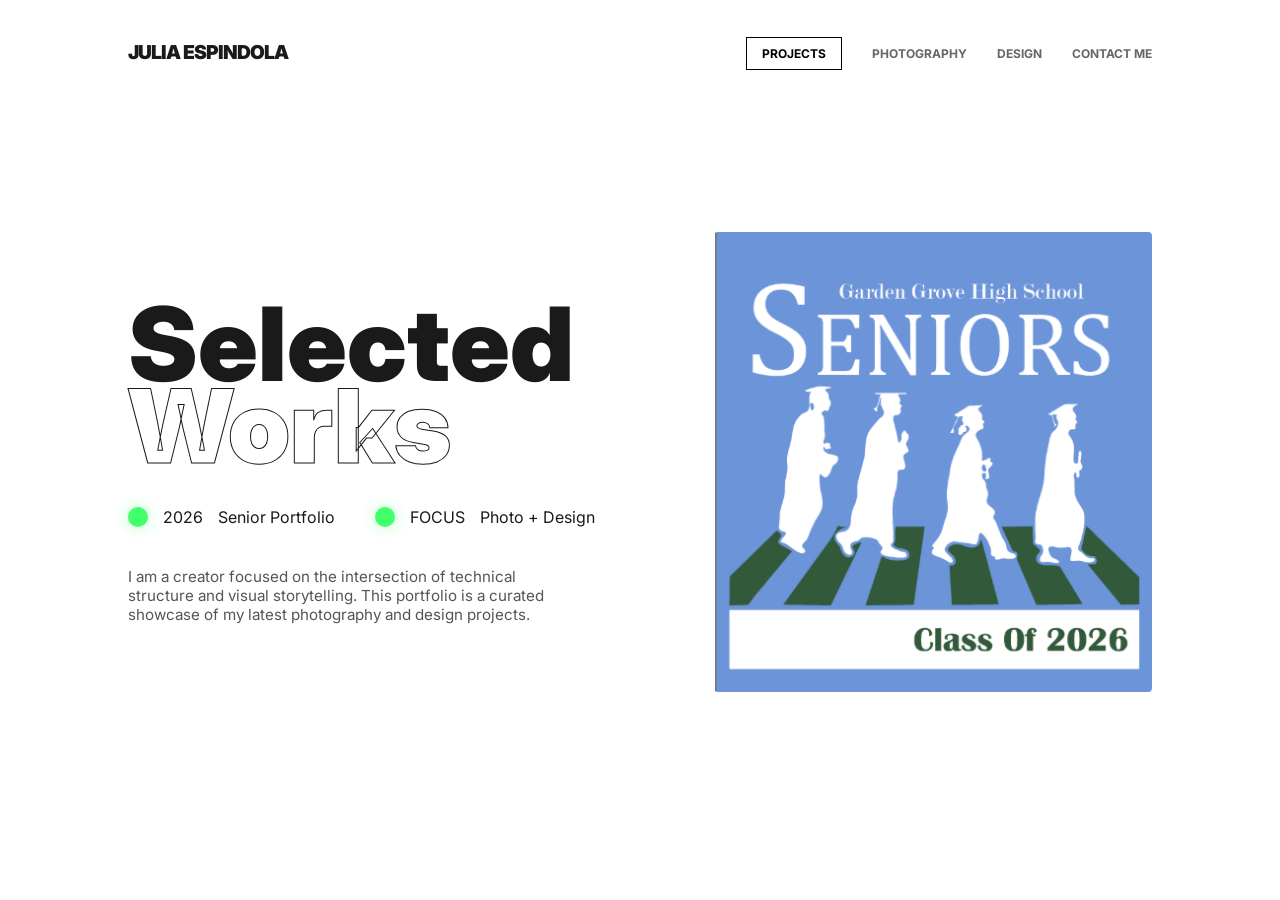
==== commit 46e83ee4: "Update index.html" ====
--- a/index.html
+++ b/index.html
@@ -44,7 +44,7 @@
         </div>
 
         <div class="image-content">
-            <img src="../logo4.png" alt="Featured Design Work" class="hero-image">
+            <img src="../logo4.png" alt="Featured Work" class="hero-image">
         </div>
     </main>
 
--- a/style.css
+++ b/style.css
@@ -1,4 +1,4 @@
-/* --- GLOBAL RESET --- */
+/* --- GLOBAL --- */
 * {
     margin: 0;
     padding: 0;
@@ -12,7 +12,7 @@
     overflow-x: hidden;
 }
 
-/* --- NAVBAR --- */
+/* --- NAV --- */
 .navbar {
     display: flex;
     justify-content: space-between;
@@ -37,13 +37,6 @@
     color: #666;
     font-size: 0.75rem;
     font-weight: 700;
-    letter-spacing: 1px;
-    transition: 0.3s ease;
-}
-
-.nav-menu a:hover {
-    color: #42ff6b; 
-    text-shadow: 0 0 10px rgba(66, 255, 107, 0.5);
 }
 
 .nav-menu a.active {
@@ -52,24 +45,23 @@
     padding: 8px 15px;
 }
 
-/* --- HERO SECTION --- */
+/* --- HERO (The main middle part) --- */
 .hero-section {
     display: flex;
     padding: 0 10%;
     align-items: center;
     min-height: 80vh;
-    gap: 50px;
+    gap: 60px;
 }
 
 .text-content {
-    flex: 1.5;
+    flex: 1.2;
 }
 
 .main-title {
     font-size: clamp(3.5rem, 8vw, 8rem);
     line-height: 0.8;
     font-weight: 900;
-    color: #1a1a1a; /* Adjusted for visibility against white bg */
     margin-bottom: 40px;
 }
 
@@ -80,7 +72,6 @@
 
 .category-tags {
     display: flex;
-    flex-wrap: wrap;
     gap: 40px;
     margin-bottom: 40px;
 }
@@ -99,159 +90,33 @@
     box-shadow: 0 0 15px rgba(66, 255, 107, 0.4);
 }
 
-.tag-text {
-    font-weight: 900;
-    font-size: 0.8rem;
-}
-
 .bio-text {
     max-width: 450px;
     font-size: 0.95rem;
-    line-height: 1.6;
     color: #555;
 }
 
-.hero-image {
-    max-width: 100%;
-    height: auto;
+/* --- THE BIG IMAGE --- */
+.image-content {
+    flex: 1;
 }
 
-/* --- GALLERY GRID --- */
-.gallery-grid {
-    display: grid;
-    grid-template-columns: repeat(auto-fit, minmax(280px, 1fr));
-    gap: 15px;
-    padding: 60px 10%;
+.hero-image {
+    max-width: 450px;
+    width: 100%;
+    height: auto;
+    border-radius: 4px;
+    /* This makes it slide in from the right when you refresh */
+    animation: slideIn 1s ease-out;
 }
 
-.photo-item {
-    aspect-ratio: 1 / 1; 
-    overflow: hidden;
-    filter: grayscale(100%);
-    transition: 0.5s ease;
-    cursor: pointer;
+@keyframes slideIn {
+    from { opacity: 0; transform: translateX(30px); }
+    to { opacity: 1; transform: translateX(0); }
 }
 
-.photo-item:hover {
-    filter: grayscale(0%);
-    transform: translateY(-5px);
-}
-
-.photo-item img {
-    width: 100%;
-    height: 100%;
-    object-fit: contain;
-    background-color: #f9f9f9;
-}
-
-/* --- LIGHTBOX --- */
-.lightbox {
-    display: none;
-    position: fixed;
-    z-index: 1000;
-    top: 0; left: 0; width: 100%; height: 100%;
-    background: rgba(0,0,0,0.9);
-    justify-content: center;
-    align-items: center;
-}
-
-.lightbox-content {
-    max-width: 80%;
-    max-height: 80%;
-    border: 2px solid #42ff6b;
-}
-
-.close-btn {
-    position: absolute;
-    top: 20px;
-    right: 40px;
-    color: white;
-    font-size: 50px;
-    cursor: pointer;
-}
-
-/* --- BEST WORKS (INDEX PAGE) --- */
-.highlight-section {
-    padding: 80px 10%;
-    background-color: #f9f9f9; /* Contrast background */
-}
-
-.highlight-grid {
-    display: flex;
-    justify-content: center;
-    gap: 20px;
-    flex-wrap: wrap;
-    margin-top: 40px;
-}
-
-.work-box {
-    flex: 1;
-    min-width: 250px;
-    max-width: 300px;
-    height: 400px;
-    overflow: hidden;
-    border: 1px solid #ddd;
-}
-
-.work-box img {
-    width: 100%;
-    height: 100%;
-    object-fit: cover;
-    transition: transform 0.4s ease;
-}
-
-.work-box img:hover {
-    transform: scale(1.05);
-}
-
-/* --- CONTACT IMAGE FIX --- */
-/* This specifically forces your profile photo to stay small */
+/* --- CONTACT PHOTO FIX --- */
 .profile-img {
     width: 250px !important;
-    max-width: 250px !important;
     height: auto !important;
-    display: block;
-    margin: 20px 0; /* Keeps it on the side */
-/* This section keeps everything in a neat, small row */
-/* --- BOTTOM IMAGES SECTION --- */
-/* --- TOP PICKS SECTION --- */
-/* --- TOP PICKS SECTION --- */
-/* --- TOP PICKS SECTION --- */
-.top-picks-section {
-    padding: 60px 10% 100px;
-    background-color: #fff;
 }
-
-.picks-grid {
-    display: flex;
-    gap: 25px;
-    margin-top: 20px;
-    flex-wrap: wrap;
-}
-
-.pick-item {
-    width: 180px; /* Forces images to stay small */
-    height: 240px;
-    overflow: hidden;
-    border: 1px solid #eee;
-    background-color: #f9f9f9;
-}
-
-.pick-item img {
-    width: 100% !important;
-    height: 100% !important;
-    object-fit: cover; /* Keeps the photo looking clean in the box */
-    transition: 0.3s ease;
-}
-
-.pick-item img:hover {
-    transform: scale(1.05);
-}
-
-/* Hero Image Fix - Keeps it from stretching the main section */
-.hero-image {
-    max-width: 400px; /* Adjust this if you want your main hero photo bigger/smaller */
-    height: auto;
-    display: block;
-}
-}
